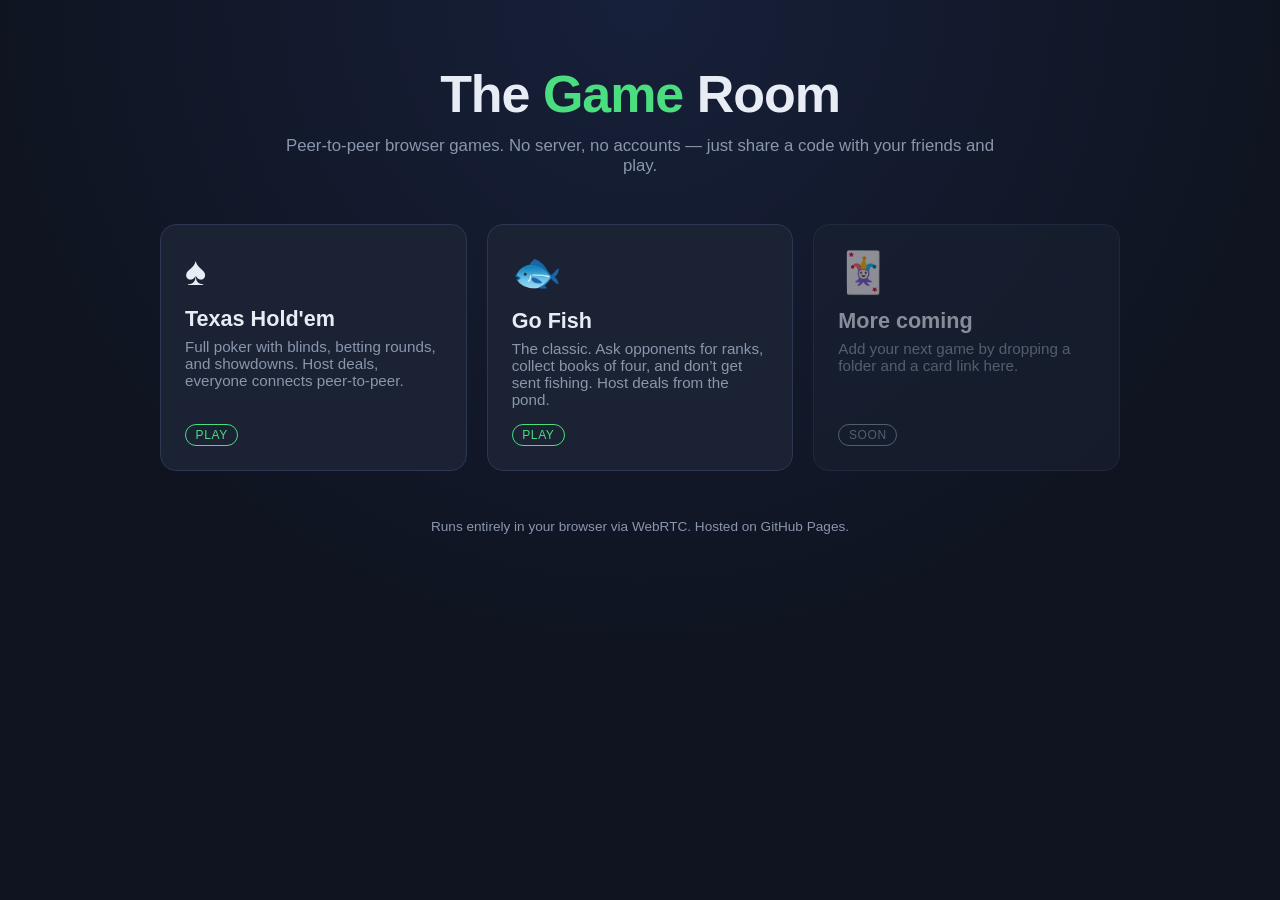
==== index.html @ 0a6bea93 "Initial commit" ====
<!DOCTYPE html>
<html lang="en">
<head>
  <meta charset="UTF-8" />
  <meta name="viewport" content="width=device-width, initial-scale=1.0" />
  <title>Game Room</title>
  <style>
    :root {
      --bg: #0f1420;
      --panel: #1a2233;
      --panel-hover: #232f47;
      --accent: #4ade80;
      --text: #e8edf5;
      --muted: #8a96ad;
      --border: #2c3852;
    }
    * { box-sizing: border-box; margin: 0; padding: 0; }
    body {
      font-family: -apple-system, BlinkMacSystemFont, "Segoe UI", Roboto, sans-serif;
      background: radial-gradient(circle at 50% 0%, #17203a 0%, var(--bg) 60%);
      color: var(--text);
      min-height: 100vh;
      padding: 2rem 1rem 4rem;
    }
    header {
      text-align: center;
      margin: 2rem auto 3rem;
      max-width: 720px;
    }
    header h1 {
      font-size: clamp(2rem, 6vw, 3.25rem);
      letter-spacing: -0.02em;
    }
    header h1 .accent { color: var(--accent); }
    header p {
      color: var(--muted);
      margin-top: 0.75rem;
      font-size: 1.05rem;
    }
    .grid {
      display: grid;
      grid-template-columns: repeat(auto-fill, minmax(240px, 1fr));
      gap: 1.25rem;
      max-width: 960px;
      margin: 0 auto;
    }
    .card {
      display: flex;
      flex-direction: column;
      background: var(--panel);
      border: 1px solid var(--border);
      border-radius: 16px;
      padding: 1.5rem;
      text-decoration: none;
      color: inherit;
      transition: transform 0.15s ease, background 0.15s ease, border-color 0.15s ease;
      min-height: 160px;
    }
    .card:hover {
      transform: translateY(-4px);
      background: var(--panel-hover);
      border-color: var(--accent);
    }
    .card .icon { font-size: 2.5rem; margin-bottom: 0.75rem; }
    .card h2 { font-size: 1.35rem; margin-bottom: 0.35rem; }
    .card p { color: var(--muted); font-size: 0.95rem; flex: 1; }
    .card .tag {
      align-self: flex-start;
      margin-top: 1rem;
      font-size: 0.75rem;
      text-transform: uppercase;
      letter-spacing: 0.05em;
      color: var(--accent);
      border: 1px solid var(--accent);
      border-radius: 999px;
      padding: 0.2rem 0.6rem;
    }
    .card.soon { opacity: 0.55; cursor: default; }
    .card.soon:hover { transform: none; border-color: var(--border); background: var(--panel); }
    .card.soon .tag { color: var(--muted); border-color: var(--muted); }
    footer {
      text-align: center;
      color: var(--muted);
      font-size: 0.85rem;
      margin-top: 3rem;
    }
  </style>
</head>
<body>
  <header>
    <h1>The <span class="accent">Game</span> Room</h1>
    <p>Peer-to-peer browser games. No server, no accounts &mdash; just share a code with your friends and play.</p>
  </header>

  <!-- To add a game: copy a card block below and point href at the new game's folder. -->
  <main class="grid" id="games">
    <a class="card" href="./poker/">
      <div class="icon">&#9824;&#65039;</div>
      <h2>Texas Hold'em</h2>
      <p>Full poker with blinds, betting rounds, and showdowns. Host deals, everyone connects peer-to-peer.</p>
      <span class="tag">Play</span>
    </a>

    <a class="card" href="./gofish/">
      <div class="icon">&#128031;</div>
      <h2>Go Fish</h2>
      <p>The classic. Ask opponents for ranks, collect books of four, and don&rsquo;t get sent fishing. Host deals from the pond.</p>
      <span class="tag">Play</span>
    </a>

    <div class="card soon">
      <div class="icon">&#127183;</div>
      <h2>More coming</h2>
      <p>Add your next game by dropping a folder and a card link here.</p>
      <span class="tag">Soon</span>
    </div>
  </main>

  <footer>
    Runs entirely in your browser via WebRTC. Hosted on GitHub Pages.
  </footer>
</body>
</html>
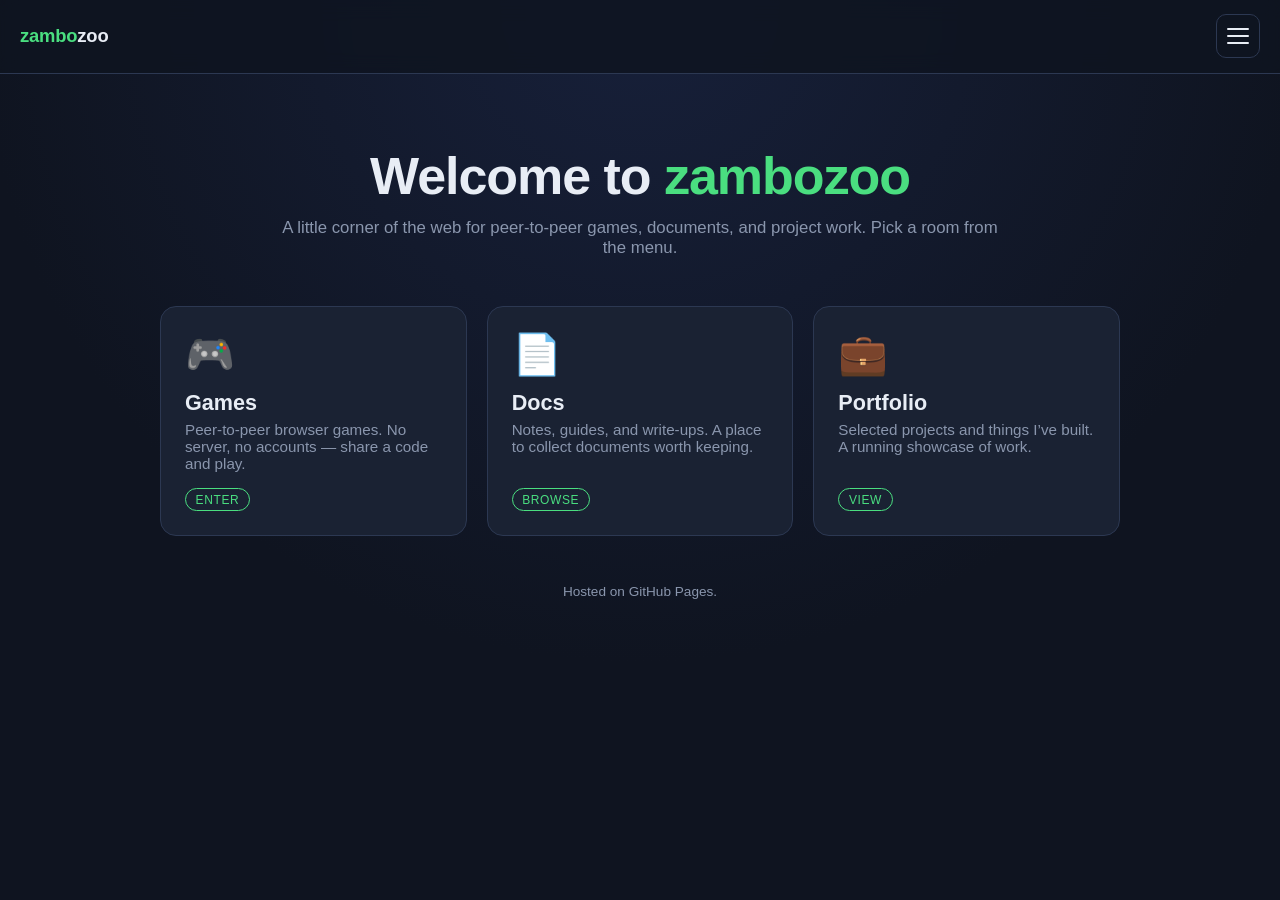
==== commit 4763376b: "add hanabi" ====
--- a/index.html
+++ b/index.html
@@ -3,7 +3,7 @@
 <head>
   <meta charset="UTF-8" />
   <meta name="viewport" content="width=device-width, initial-scale=1.0" />
-  <title>Game Room</title>
+  <title>zambozoo</title>
   <style>
     :root {
       --bg: #0f1420;
@@ -20,11 +20,116 @@
       background: radial-gradient(circle at 50% 0%, #17203a 0%, var(--bg) 60%);
       color: var(--text);
       min-height: 100vh;
-      padding: 2rem 1rem 4rem;
-    }
+    }
+
+    /* --- Top bar + hamburger nav --- */
+    .topbar {
+      position: sticky;
+      top: 0;
+      z-index: 30;
+      display: flex;
+      align-items: center;
+      justify-content: space-between;
+      padding: 0.9rem 1.25rem;
+      background: rgba(15, 20, 32, 0.85);
+      backdrop-filter: blur(10px);
+      border-bottom: 1px solid var(--border);
+    }
+    .brand {
+      font-weight: 700;
+      font-size: 1.15rem;
+      letter-spacing: -0.01em;
+      color: var(--text);
+      text-decoration: none;
+    }
+    .brand .accent { color: var(--accent); }
+
+    .nav-toggle {
+      display: inline-flex;
+      flex-direction: column;
+      justify-content: center;
+      gap: 5px;
+      width: 44px;
+      height: 44px;
+      padding: 0 10px;
+      background: transparent;
+      border: 1px solid var(--border);
+      border-radius: 10px;
+      cursor: pointer;
+    }
+    .nav-toggle span {
+      display: block;
+      height: 2px;
+      width: 100%;
+      background: var(--text);
+      border-radius: 2px;
+      transition: transform 0.25s ease, opacity 0.25s ease;
+    }
+    body.nav-open .nav-toggle span:nth-child(1) { transform: translateY(7px) rotate(45deg); }
+    body.nav-open .nav-toggle span:nth-child(2) { opacity: 0; }
+    body.nav-open .nav-toggle span:nth-child(3) { transform: translateY(-7px) rotate(-45deg); }
+
+    .nav-overlay {
+      position: fixed;
+      inset: 0;
+      background: rgba(0, 0, 0, 0.5);
+      opacity: 0;
+      visibility: hidden;
+      transition: opacity 0.25s ease, visibility 0.25s ease;
+      z-index: 40;
+    }
+    body.nav-open .nav-overlay { opacity: 1; visibility: visible; }
+
+    .nav-panel {
+      position: fixed;
+      top: 0;
+      right: 0;
+      height: 100%;
+      width: min(300px, 80vw);
+      background: var(--panel);
+      border-left: 1px solid var(--border);
+      transform: translateX(100%);
+      transition: transform 0.28s ease;
+      z-index: 50;
+      display: flex;
+      flex-direction: column;
+      padding: 1.25rem;
+    }
+    body.nav-open .nav-panel { transform: translateX(0); }
+    .nav-panel .nav-head {
+      display: flex;
+      justify-content: space-between;
+      align-items: center;
+      margin-bottom: 1.5rem;
+    }
+    .nav-panel .nav-head span { color: var(--muted); font-size: 0.8rem; text-transform: uppercase; letter-spacing: 0.08em; }
+    .nav-close {
+      background: transparent;
+      border: none;
+      color: var(--muted);
+      font-size: 1.6rem;
+      line-height: 1;
+      cursor: pointer;
+    }
+    .nav-panel a {
+      display: flex;
+      align-items: center;
+      gap: 0.75rem;
+      padding: 0.85rem 0.75rem;
+      border-radius: 12px;
+      color: var(--text);
+      text-decoration: none;
+      font-size: 1.05rem;
+      transition: background 0.15s ease;
+    }
+    .nav-panel a:hover { background: var(--panel-hover); }
+    .nav-panel a .ico { font-size: 1.3rem; }
+
+    /* --- Page content --- */
+    .wrap { padding: 2rem 1rem 4rem; }
     header {
       text-align: center;
-      margin: 2rem auto 3rem;
+      margin: 2.5rem auto 3rem;
       max-width: 720px;
     }
     header h1 {
@@ -75,9 +180,6 @@
       border-radius: 999px;
       padding: 0.2rem 0.6rem;
     }
-    .card.soon { opacity: 0.55; cursor: default; }
-    .card.soon:hover { transform: none; border-color: var(--border); background: var(--panel); }
-    .card.soon .tag { color: var(--muted); border-color: var(--muted); }
     footer {
       text-align: center;
       color: var(--muted);
@@ -87,37 +189,74 @@
   </style>
 </head>
 <body>
-  <header>
-    <h1>The <span class="accent">Game</span> Room</h1>
-    <p>Peer-to-peer browser games. No server, no accounts &mdash; just share a code with your friends and play.</p>
-  </header>
-
-  <!-- To add a game: copy a card block below and point href at the new game's folder. -->
-  <main class="grid" id="games">
-    <a class="card" href="./poker/">
-      <div class="icon">&#9824;&#65039;</div>
-      <h2>Texas Hold'em</h2>
-      <p>Full poker with blinds, betting rounds, and showdowns. Host deals, everyone connects peer-to-peer.</p>
-      <span class="tag">Play</span>
-    </a>
-
-    <a class="card" href="./gofish/">
-      <div class="icon">&#128031;</div>
-      <h2>Go Fish</h2>
-      <p>The classic. Ask opponents for ranks, collect books of four, and don&rsquo;t get sent fishing. Host deals from the pond.</p>
-      <span class="tag">Play</span>
-    </a>
-
-    <div class="card soon">
-      <div class="icon">&#127183;</div>
-      <h2>More coming</h2>
-      <p>Add your next game by dropping a folder and a card link here.</p>
-      <span class="tag">Soon</span>
+  <nav class="topbar">
+    <a class="brand" href="./"><span class="accent">zambo</span>zoo</a>
+    <button class="nav-toggle" id="navToggle" aria-label="Menu" aria-controls="navPanel" aria-expanded="false">
+      <span></span><span></span><span></span>
+    </button>
+  </nav>
+
+  <div class="nav-overlay" id="navOverlay"></div>
+  <aside class="nav-panel" id="navPanel">
+    <div class="nav-head">
+      <span>Navigate</span>
+      <button class="nav-close" id="navClose" aria-label="Close menu">&times;</button>
     </div>
-  </main>
-
-  <footer>
-    Runs entirely in your browser via WebRTC. Hosted on GitHub Pages.
-  </footer>
+    <a href="./"><span class="ico">&#127968;</span> Home</a>
+    <a href="./games/"><span class="ico">&#127918;</span> Games</a>
+    <a href="./docs/"><span class="ico">&#128196;</span> Docs</a>
+    <a href="./portfolio/"><span class="ico">&#128188;</span> Portfolio</a>
+  </aside>
+
+  <div class="wrap">
+    <header>
+      <h1>Welcome to <span class="accent">zambozoo</span></h1>
+      <p>A little corner of the web for peer-to-peer games, documents, and project work. Pick a room from the menu.</p>
+    </header>
+
+    <main class="grid">
+      <a class="card" href="./games/">
+        <div class="icon">&#127918;</div>
+        <h2>Games</h2>
+        <p>Peer-to-peer browser games. No server, no accounts &mdash; share a code and play.</p>
+        <span class="tag">Enter</span>
+      </a>
+
+      <a class="card" href="./docs/">
+        <div class="icon">&#128196;</div>
+        <h2>Docs</h2>
+        <p>Notes, guides, and write-ups. A place to collect documents worth keeping.</p>
+        <span class="tag">Browse</span>
+      </a>
+
+      <a class="card" href="./portfolio/">
+        <div class="icon">&#128188;</div>
+        <h2>Portfolio</h2>
+        <p>Selected projects and things I&rsquo;ve built. A running showcase of work.</p>
+        <span class="tag">View</span>
+      </a>
+    </main>
+
+    <footer>
+      Hosted on GitHub Pages.
+    </footer>
+  </div>
+
+  <script>
+    (function () {
+      var body = document.body;
+      var toggle = document.getElementById('navToggle');
+      var closeBtn = document.getElementById('navClose');
+      var overlay = document.getElementById('navOverlay');
+      function open() { body.classList.add('nav-open'); toggle.setAttribute('aria-expanded', 'true'); }
+      function close() { body.classList.remove('nav-open'); toggle.setAttribute('aria-expanded', 'false'); }
+      toggle.addEventListener('click', function () {
+        body.classList.contains('nav-open') ? close() : open();
+      });
+      closeBtn.addEventListener('click', close);
+      overlay.addEventListener('click', close);
+      document.addEventListener('keydown', function (e) { if (e.key === 'Escape') close(); });
+    })();
+  </script>
 </body>
 </html>
